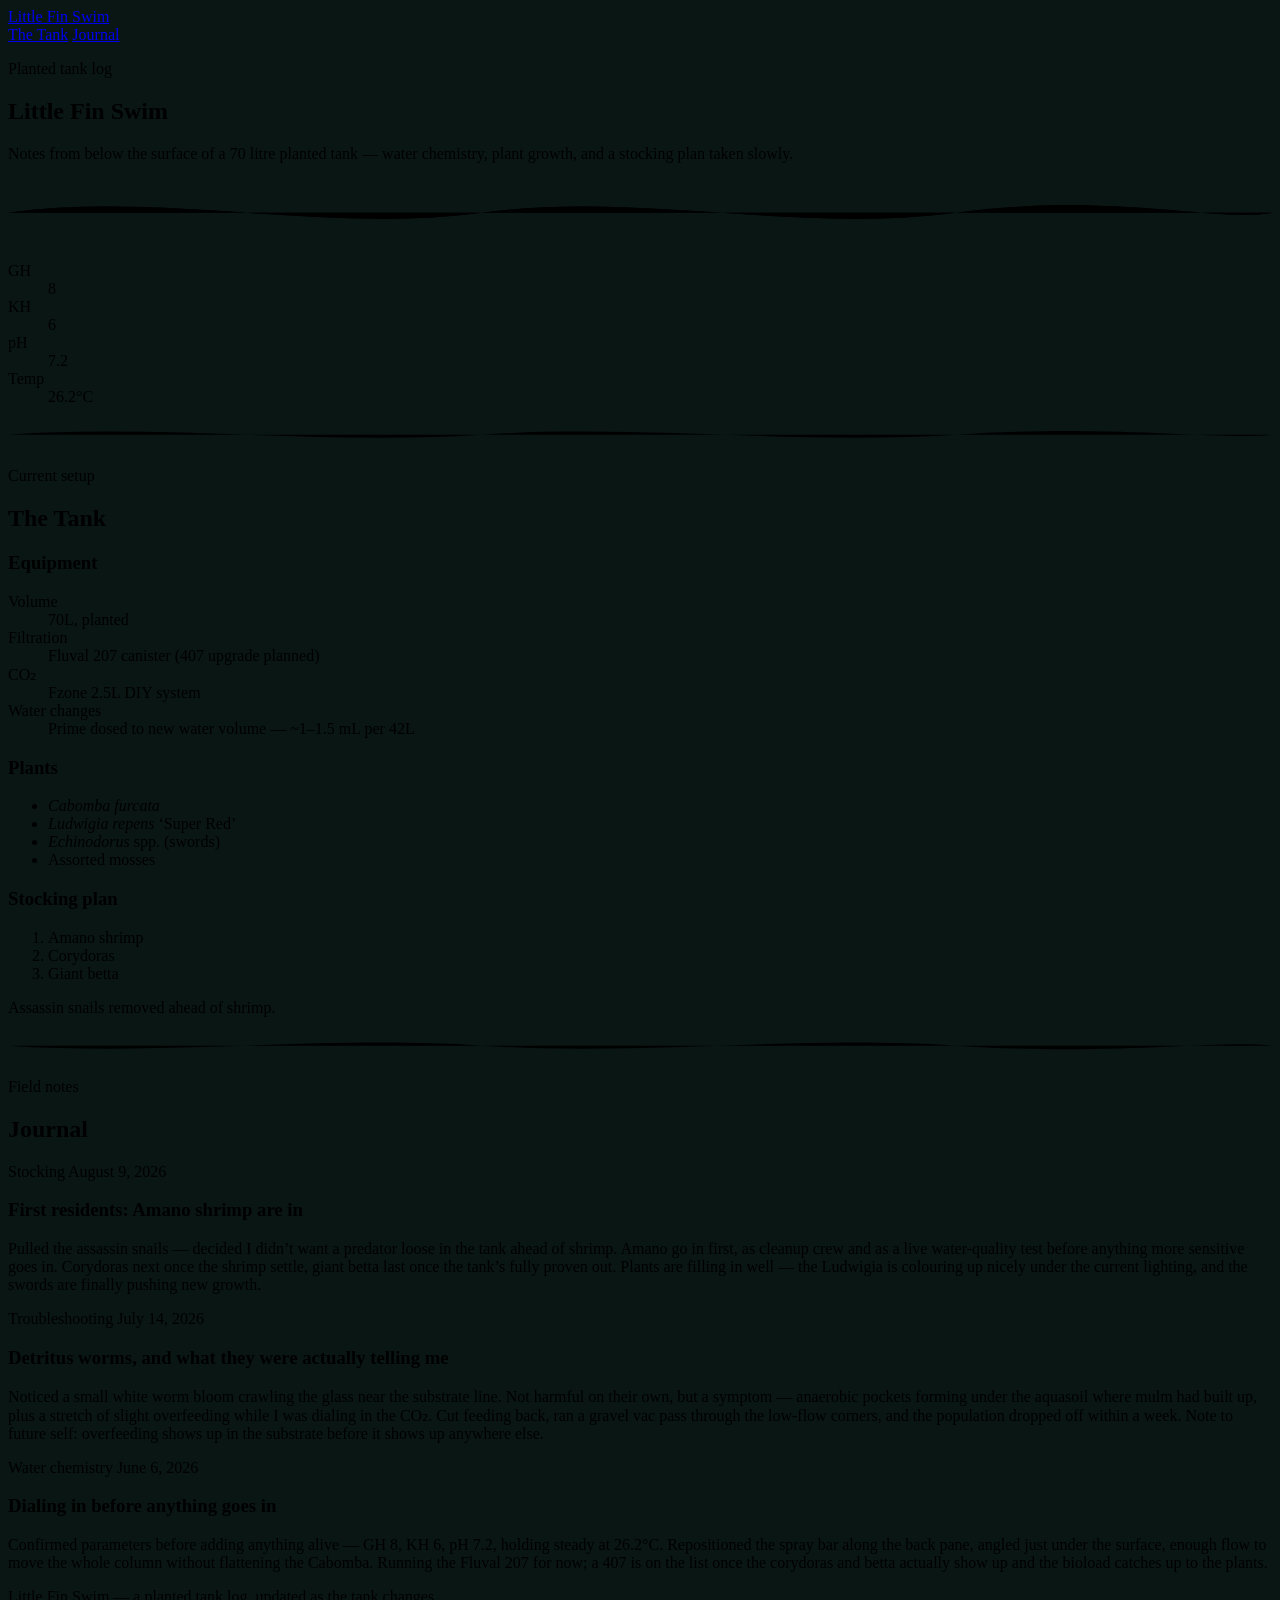
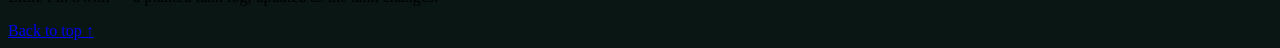
==== index.html @ 1320a581 "Launch Little Fin Swim site" ====
<!DOCTYPE html>
<html lang="en">
<head>
<meta charset="UTF-8">
<meta name="viewport" content="width=device-width, initial-scale=1.0">
<title>Little Fin Swim — a planted tank journal</title>
<meta name="description" content="Notes from a 70L planted freshwater aquarium. Water chemistry, plants, and a slow stocking plan.">
<link rel="preconnect" href="https://fonts.googleapis.com">
<link rel="preconnect" href="https://fonts.gstatic.com" crossorigin>
<link href="https://fonts.googleapis.com/css2?family=Fraunces:ital,opsz,wght@0,9..144,300;0,9..144,400;0,9..144,600;1,9..144,400;1,9..144,500&family=Literata:ital,opsz,wght@0,7..72,400;0,7..72,500;1,7..72,400&family=IBM+Plex+Mono:wght@400;500;600&display=swap" rel="stylesheet">
<link rel="stylesheet" href="style.css">
</head>
<body>

<header class="site-header">
  <div class="wrap site-header__inner">
    <a href="#top" class="wordmark">Little Fin Swim</a>
    <nav class="site-nav">
      <a href="#tank">The Tank</a>
      <a href="#journal">Journal</a>
    </nav>
  </div>
</header>

<main id="top">

  <section class="hero" id="hero">
    <div class="hero__bubbles" aria-hidden="true">
      <span></span><span></span><span></span><span></span><span></span><span></span><span></span>
    </div>

    <div class="wrap hero__inner">
      <p class="eyebrow">Planted tank log</p>
      <h1 class="hero__title">Little Fin Swim</h1>
      <p class="hero__tagline">Notes from below the surface of a 70&nbsp;litre planted tank — water chemistry, plant growth, and a stocking plan taken slowly.</p>

      <div class="tank-scene" aria-label="Stylized planted aquarium with shrimp, plants, and a betta silhouette" role="img">
        <div class="tank-scene__water"></div>
        <div class="tank-scene__light"></div>
        <div class="tank-scene__bubbles"><span></span><span></span><span></span><span></span></div>
        <div class="tank-scene__plant tank-scene__plant--left"><span></span><span></span><span></span></div>
        <div class="tank-scene__plant tank-scene__plant--right"><span></span><span></span><span></span></div>
        <div class="tank-scene__wood"></div>
        <div class="tank-scene__fish"></div>
        <div class="tank-scene__shrimp"></div>
        <div class="tank-scene__substrate"></div>
      </div>
    </div>

    <div class="surface-line" role="img" aria-label="Illustration of a water surface">
      <svg class="surface-line__svg" viewBox="0 0 1200 60" preserveAspectRatio="none">
        <defs>
          <linearGradient id="surfaceLineGradient" x1="0" y1="0" x2="1" y2="0">
            <stop offset="0%" stop-color="var(--color-amber)" />
            <stop offset="50%" stop-color="var(--color-surface)" />
            <stop offset="100%" stop-color="var(--color-green)" />
          </linearGradient>
        </defs>
        <path class="surface-line__glow" d="M0,32 C150,12 300,52 450,32 C600,12 750,52 900,32 C1050,12 1150,42 1200,32" />
        <path class="surface-line__line" d="M0,32 C150,12 300,52 450,32 C600,12 750,52 900,32 C1050,12 1150,42 1200,32" />
      </svg>
    </div>

    <div class="wrap">
      <dl class="readout">
        <div class="readout__item"><dt>GH</dt><dd>8</dd></div>
        <div class="readout__item"><dt>KH</dt><dd>6</dd></div>
        <div class="readout__item"><dt>pH</dt><dd>7.2</dd></div>
        <div class="readout__item"><dt>Temp</dt><dd>26.2&deg;C</dd></div>
      </dl>
    </div>
  </section>

  <div class="divider" aria-hidden="true">
    <svg viewBox="0 0 1200 24" preserveAspectRatio="none">
      <path d="M0,12 C150,2 300,22 450,12 C600,2 750,22 900,12 C1050,2 1150,18 1200,12" />
    </svg>
  </div>

  <section class="tank" id="tank">
    <div class="wrap">
      <p class="eyebrow">Current setup</p>
      <h2 class="section-title">The Tank</h2>

      <div class="tank__grid">

        <div class="spec-card">
          <h3 class="spec-card__title">Equipment</h3>
          <dl class="spec-list">
            <div class="spec-list__row">
              <dt>Volume</dt>
              <dd>70L, planted</dd>
            </div>
            <div class="spec-list__row">
              <dt>Filtration</dt>
              <dd>Fluval 207 canister <span class="note">(407 upgrade planned)</span></dd>
            </div>
            <div class="spec-list__row">
              <dt>CO&#8322;</dt>
              <dd>Fzone 2.5L DIY system</dd>
            </div>
            <div class="spec-list__row">
              <dt>Water changes</dt>
              <dd>Prime dosed to new water volume — ~1&ndash;1.5&nbsp;mL per 42L</dd>
            </div>
          </dl>
        </div>

        <div class="spec-card">
          <h3 class="spec-card__title">Plants</h3>
          <ul class="plant-list">
            <li><em>Cabomba furcata</em></li>
            <li><em>Ludwigia repens</em> &lsquo;Super Red&rsquo;</li>
            <li><em>Echinodorus</em> spp. (swords)</li>
            <li>Assorted mosses</li>
          </ul>

          <h3 class="spec-card__title spec-card__title--spaced">Stocking plan</h3>
          <ol class="stocking-plan">
            <li class="is-done"><span>Amano shrimp</span></li>
            <li><span>Corydoras</span></li>
            <li><span>Giant betta</span></li>
          </ol>
          <p class="note">Assassin snails removed ahead of shrimp.</p>
        </div>

      </div>
    </div>
  </section>

  <div class="divider" aria-hidden="true">
    <svg viewBox="0 0 1200 24" preserveAspectRatio="none">
      <path d="M0,12 C150,22 300,2 450,12 C600,22 750,2 900,12 C1050,22 1150,6 1200,12" />
    </svg>
  </div>

  <section class="journal" id="journal">
    <div class="wrap">
      <p class="eyebrow">Field notes</p>
      <h2 class="section-title">Journal</h2>

      <div class="entries">

        <article class="entry">
          <div class="entry__meta">
            <span class="entry__tag">Stocking</span>
            <time class="entry__date">August 9, 2026</time>
          </div>
          <h3 class="entry__title">First residents: Amano shrimp are in</h3>
          <p>Pulled the assassin snails — decided I didn&rsquo;t want a predator loose in the tank ahead of shrimp. Amano go in first, as cleanup crew and as a live water-quality test before anything more sensitive goes in. Corydoras next once the shrimp settle, giant betta last once the tank&rsquo;s fully proven out. Plants are filling in well — the Ludwigia is colouring up nicely under the current lighting, and the swords are finally pushing new growth.</p>
        </article>

        <article class="entry">
          <div class="entry__meta">
            <span class="entry__tag">Troubleshooting</span>
            <time class="entry__date">July 14, 2026</time>
          </div>
          <h3 class="entry__title">Detritus worms, and what they were actually telling me</h3>
          <p>Noticed a small white worm bloom crawling the glass near the substrate line. Not harmful on their own, but a symptom — anaerobic pockets forming under the aquasoil where mulm had built up, plus a stretch of slight overfeeding while I was dialing in the CO&#8322;. Cut feeding back, ran a gravel vac pass through the low-flow corners, and the population dropped off within a week. Note to future self: overfeeding shows up in the substrate before it shows up anywhere else.</p>
        </article>

        <article class="entry">
          <div class="entry__meta">
            <span class="entry__tag">Water chemistry</span>
            <time class="entry__date">June 6, 2026</time>
          </div>
          <h3 class="entry__title">Dialing in before anything goes in</h3>
          <p>Confirmed parameters before adding anything alive — GH 8, KH 6, pH 7.2, holding steady at 26.2&deg;C. Repositioned the spray bar along the back pane, angled just under the surface, enough flow to move the whole column without flattening the Cabomba. Running the Fluval 207 for now; a 407 is on the list once the corydoras and betta actually show up and the bioload catches up to the plants.</p>
        </article>

      </div>
    </div>
  </section>

</main>

<footer class="site-footer">
  <div class="wrap site-footer__inner">
    <p>Little Fin Swim — a planted tank log, updated as the tank changes.</p>
    <a href="#top" class="back-to-top">Back to top ↑</a>
  </div>
</footer>

<script src="script.js"></script>
</body>
</html>
---- style.css ----
/* ===================================================================
  LITTLE FIN SWIM - design tokens
   Palette pulled from the subject itself: deep tank water, driftwood
   tannin, plant foliage, and the pale glint of light on the surface.
   =================================================================== */

:root {
  --color-bg:          #0A1614;   /* deep tank water */
  --color-bg-alt:      #0F2320;   /* slightly lifted water panel */
  --color-bg-panel:    #16110C;   /* substrate — dark warm brown-black */
  --color-text:        #E7EEEC;
  --color-text-muted:  #93A8A3;
  --color-text-faint:  #5E726D;

  --color-amber:       #C68A4B;   /* tannin / driftwood */
  --color-amber-soft:  #8C6238;
  --color-green:       #5C8A62;   /* plant growth */
  --color-green-soft:  #3E5E43;
  --color-surface:     #DCEEE8;   /* surface highlight */

  --color-border:      rgba(220, 238, 232, 0.12);
  --color-border-soft: rgba(220, 238, 232, 0.07);

  --font-display: 'Fraunces', 'Iowan Old Style', serif;
  --font-body:    'Literata', Georgia, serif;
  --font-mono:    'IBM Plex Mono', 'SFMono-Regular', Menlo, monospace;

  --wrap-width: 880px;
  --space-1: 0.5rem;
  --space-2: 1rem;
  --space-3: 1.75rem;
  --space-4: 3rem;
  --space-5: 5rem;
  --space-6: 8rem;

  --ease: cubic-bezier(0.16, 1, 0.3, 1);
}

/* ===================================================================
   Reset / base
   =================================================================== */

*, *::before, *::after { box-sizing: border-box; }

html {
  background: var(--color-bg);
  scroll-behavior: smooth;
}
.surface-line__svg {
body {
  margin: 0;
  background: var(--color-bg);
  color: var(--color-text);
  font-family: var(--font-body);
.surface-line__line {
  line-height: 1.65;
  stroke: url(#surfaceLineGradient);
  text-rendering: optimizeLegibility;
}

img, svg { display: block; max-width: 100%; }

.surface-line__glow {
  color: inherit;
  stroke: var(--color-surface);
  text-underline-offset: 3px;
}

a:hover { text-decoration-color: currentColor; }

:focus-visible {
  color: var(--color-surface);
  outline-offset: 3px;
  border-radius: 2px;
/* section dividers - smaller echo of the surface motif */

.wrap {
  max-width: var(--wrap-width);
  margin-inline: auto;
  padding-inline: var(--space-3);
}

.eyebrow {
  font-family: var(--font-mono);
  font-size: 0.72rem;
  letter-spacing: 0.14em;
  text-transform: uppercase;
  color: var(--color-amber);
  margin: 0 0 var(--space-2);
}

.section-title {
  font-family: var(--font-display);
  font-weight: 500;
  font-size: clamp(1.9rem, 3.2vw, 2.6rem);
  margin: 0 0 var(--space-4);
  letter-spacing: -0.01em;
}

.note {
  font-family: var(--font-mono);
  font-size: 0.8rem;
  color: var(--color-text-faint);
}

/* ===================================================================
   Header
   =================================================================== */

.site-header {
  position: sticky;
  top: 0;
  z-index: 10;
  background: rgba(10, 22, 20, 0.82);
  backdrop-filter: blur(10px);
  border-bottom: 1px solid var(--color-border-soft);
}

.site-header__inner {
  display: flex;
  align-items: center;
  justify-content: space-between;
  padding-block: var(--space-2);
}

.wordmark {
  font-family: var(--font-display);
  font-weight: 500;
  font-size: 1.1rem;
  letter-spacing: -0.01em;
  text-decoration: none;
  white-space: nowrap;
}

.site-nav {
  display: flex;
  gap: var(--space-3);
  font-family: var(--font-mono);
  font-size: 0.8rem;
  letter-spacing: 0.03em;
  text-transform: uppercase;
}

.site-nav a { text-decoration: none; color: var(--color-text-muted); }
.site-nav a:hover { color: var(--color-surface); }
.site-nav a:not(:last-child) { margin-right: var(--space-3); }

/* ===================================================================
   Hero
   =================================================================== */

.hero {
  position: relative;
  padding-top: var(--space-6);
  padding-bottom: var(--space-4);
  overflow: hidden;
  background:
    radial-gradient(60% 50% at 50% 0%, rgba(92, 138, 98, 0.10), transparent 70%),
    var(--color-bg);
}

.hero__inner { position: relative; z-index: 2; text-align: center; }

.hero__title {
  font-family: var(--font-display);
  font-weight: 400;
  font-style: italic;
  font-size: clamp(2.8rem, 8vw, 5rem);
  line-height: 1.05;
  margin: 0 0 var(--space-3);
  letter-spacing: -0.01em;
}

.hero__tagline {
  font-size: 1.05rem;
  color: var(--color-text-muted);
  max-width: 34em;
  margin-inline: auto;
}

.tank-scene {
  position: relative;
  width: min(100%, 680px);
  aspect-ratio: 16 / 7;
  margin: var(--space-4) auto 0;
  overflow: hidden;
  border: 1px solid rgba(220, 238, 232, 0.18);
  border-radius: 8px;
  background:
    linear-gradient(180deg, rgba(220, 238, 232, 0.16), transparent 24%),
    radial-gradient(circle at 20% 15%, rgba(198, 138, 75, 0.20), transparent 30%),
    linear-gradient(180deg, #173a36 0%, #102623 58%, #15100b 100%);
  box-shadow: 0 28px 70px rgba(0, 0, 0, 0.32), inset 0 0 0 1px rgba(255, 255, 255, 0.03);
}

.tank-scene::before {
  content: '';
  position: absolute;
  inset: 11% 5% auto;
  height: 1px;
  background: linear-gradient(90deg, transparent, rgba(220, 238, 232, 0.7), transparent);
}

.tank-scene__water,
.tank-scene__light,
.tank-scene__bubbles,
.tank-scene__plant,
.tank-scene__wood,
.tank-scene__fish,
.tank-scene__shrimp,
.tank-scene__substrate { position: absolute; }

.tank-scene__water {
  inset: 0;
  background: repeating-linear-gradient(160deg, transparent 0 22px, rgba(220, 238, 232, 0.035) 23px 24px);
  opacity: 0.55;
}

.tank-scene__light {
  top: -16%;
  left: 18%;
  width: 22%;
  height: 130%;
  background: linear-gradient(90deg, transparent, rgba(220, 238, 232, 0.10), transparent);
  transform: rotate(12deg);
}

.tank-scene__substrate {
  left: 0;
  right: 0;
  bottom: 0;
  height: 18%;
  background:
    radial-gradient(circle at 10% 30%, rgba(198, 138, 75, 0.28) 0 2px, transparent 3px),
    radial-gradient(circle at 55% 45%, rgba(220, 238, 232, 0.13) 0 1px, transparent 2px),
    linear-gradient(180deg, #23180f, #120d08);
}

.tank-scene__plant { bottom: 15%; width: 26%; height: 58%; }
.tank-scene__plant--left { left: 8%; }
.tank-scene__plant--right { right: 8%; transform: scaleX(-1); }

.tank-scene__plant span {
  position: absolute;
  bottom: 0;
  width: 10px;
  border-radius: 999px 999px 0 0;
  background: linear-gradient(180deg, #79a76e, #315839);
  transform-origin: bottom center;
}

.tank-scene__plant span:nth-child(1) { left: 18%; height: 82%; transform: rotate(-8deg); }
.tank-scene__plant span:nth-child(2) { left: 42%; height: 100%; transform: rotate(5deg); }
.tank-scene__plant span:nth-child(3) { left: 64%; height: 70%; transform: rotate(13deg); }

.tank-scene__wood {
  left: 30%;
  bottom: 17%;
  width: 31%;
  height: 13%;
  border-radius: 55% 35% 45% 20%;
  background: linear-gradient(135deg, #6f4727, #2a190d 72%);
  transform: rotate(-7deg);
  box-shadow: inset 12px 0 22px rgba(255, 221, 170, 0.08);
}

.tank-scene__fish {
  right: 25%;
  top: 40%;
  width: 13%;
  height: 13%;
  border-radius: 64% 40% 54% 46%;
  background: linear-gradient(90deg, #b35f46, #253d3d);
  box-shadow: 18px 4px 0 -8px rgba(179, 95, 70, 0.75);
}

.tank-scene__fish::before {
  content: '';
  position: absolute;
  right: -22%;
  top: 18%;
  border-style: solid;
  border-width: 12px 0 12px 22px;
  border-color: transparent transparent transparent rgba(179, 95, 70, 0.72);
}

.tank-scene__shrimp {
  left: 20%;
  bottom: 22%;
  width: 8%;
  height: 6%;
  border: 2px solid rgba(220, 238, 232, 0.72);
  border-left-color: transparent;
  border-bottom-color: transparent;
  border-radius: 50%;
  transform: rotate(-12deg);
}

.tank-scene__shrimp::after {
  content: '';
  position: absolute;
  right: -10px;
  top: 45%;
  width: 18px;
  height: 1px;
  background: rgba(220, 238, 232, 0.55);
  transform: rotate(22deg);
}

.tank-scene__bubbles span {
  position: absolute;
  width: 6px;
  height: 6px;
  border: 1px solid rgba(220, 238, 232, 0.48);
  border-radius: 50%;
}

.tank-scene__bubbles span:nth-child(1) { left: 55%; top: 58%; }
.tank-scene__bubbles span:nth-child(2) { left: 57%; top: 44%; width: 4px; height: 4px; }
.tank-scene__bubbles span:nth-child(3) { left: 54%; top: 31%; width: 8px; height: 8px; }
.tank-scene__bubbles span:nth-child(4) { left: 58%; top: 20%; width: 3px; height: 3px; }

/* floating bubbles — restrained, slow, ambient only */
.hero__bubbles {
  position: absolute;
  inset: 0;
  z-index: 1;
  pointer-events: none;
}

.hero__bubbles span {
  position: absolute;
  bottom: -20px;
  width: 6px;
  height: 6px;
  border-radius: 50%;
  background: radial-gradient(circle at 35% 30%, rgba(220,238,232,0.55), rgba(220,238,232,0.05));
  animation: rise linear infinite;
  opacity: 0;
}

.hero__bubbles span:nth-child(1) { left: 8%;  width: 4px;  height: 4px;  animation-duration: 14s; animation-delay: 0s; }
.hero__bubbles span:nth-child(2) { left: 18%; width: 7px;  height: 7px;  animation-duration: 19s; animation-delay: 2s; }
.hero__bubbles span:nth-child(3) { left: 34%; width: 3px;  height: 3px;  animation-duration: 16s; animation-delay: 5s; }
.hero__bubbles span:nth-child(4) { left: 52%; width: 5px;  height: 5px;  animation-duration: 21s; animation-delay: 1s; }
.hero__bubbles span:nth-child(5) { left: 67%; width: 4px;  height: 4px;  animation-duration: 17s; animation-delay: 7s; }
.hero__bubbles span:nth-child(6) { left: 81%; width: 6px;  height: 6px;  animation-duration: 20s; animation-delay: 3s; }
.hero__bubbles span:nth-child(7) { left: 92%; width: 3px;  height: 3px;  animation-duration: 15s; animation-delay: 9s; }

@keyframes rise {
  0%   { transform: translateY(0) translateX(0);    opacity: 0; }
  8%   { opacity: 0.5; }
  92%  { opacity: 0.35; }
  100% { transform: translateY(-92vh) translateX(14px); opacity: 0; }
}

/* the surface line - signature element */
.surface-line {
  position: relative;
  z-index: 2;
  margin-block: var(--space-4);
  height: 40px;
}

.surface-line__svg {
  width: 100%;
  height: 60px;
  overflow: visible;
}

.surface-line__line {
  fill: none;
  stroke: url(#surfaceLineGradient);
  stroke-width: 1.5;
  stroke-linecap: round;
  animation: shimmer 10s var(--ease) infinite alternate;
}

.surface-line__glow {
  fill: none;
  stroke: var(--color-surface);
  stroke-width: 8;
  stroke-linecap: round;
  opacity: 0.06;
  filter: blur(4px);
}

@keyframes shimmer {
  0%   { stroke-width: 1.2; opacity: 0.75; }
  100% { stroke-width: 1.8; opacity: 1; }
}

.readout {
  display: flex;
  justify-content: center;
  gap: var(--space-4);
  margin: 0;
  padding: 0;
  flex-wrap: wrap;
}

.readout__item {
  text-align: center;
}

.readout__item:not(:last-child) { margin-right: var(--space-4); }

.readout__item dt {
  font-family: var(--font-mono);
  font-size: 0.68rem;
  letter-spacing: 0.12em;
  text-transform: uppercase;
  color: var(--color-text-faint);
  margin-bottom: 0.3rem;
}

.readout__item dd {
  font-family: var(--font-mono);
  font-size: 1.15rem;
  color: var(--color-surface);
  margin: 0;
}

/* section dividers - smaller echo of the surface motif */
.divider {
  line-height: 0;
  color: var(--color-border);
}

.divider svg {
  width: 100%;
  height: 24px;
}

.divider path {
  fill: none;
  stroke: currentColor;
  stroke-width: 1;
}

/* ===================================================================
   Tank section
   =================================================================== */

.tank {
  padding-block: var(--space-5);
  background: var(--color-bg-alt);
}

.tank__grid {
  display: grid;
  grid-template-columns: 1fr 1fr;
  gap: var(--space-4);
}

.spec-card {
  background: var(--color-bg-panel);
  border: 1px solid var(--color-border-soft);
  border-radius: 6px;
  padding: var(--space-3);
}

.spec-card__title {
  font-family: var(--font-mono);
  font-size: 0.78rem;
  letter-spacing: 0.1em;
  text-transform: uppercase;
  color: var(--color-green);
  margin: 0 0 var(--space-2);
}

.spec-card__title--spaced { margin-top: var(--space-3); }

.spec-list {
  margin: 0;
  display: grid;
  gap: var(--space-2);
}

.spec-list__row {
  display: grid;
  grid-template-columns: 9rem 1fr;
  gap: var(--space-2);
  padding-bottom: var(--space-2);
  border-bottom: 1px solid var(--color-border-soft);
}

.spec-list__row:last-child { border-bottom: none; padding-bottom: 0; }

.spec-list__row dt {
  font-family: var(--font-mono);
  font-size: 0.78rem;
  color: var(--color-text-faint);
}

.spec-list__row dd {
  margin: 0;
  font-size: 0.95rem;
}

.plant-list {
  list-style: none;
  margin: 0 0 var(--space-1);
  padding: 0;
  display: grid;
  gap: 0.55rem;
}

.plant-list li {
  font-size: 0.95rem;
  padding-left: 1.1rem;
  position: relative;
}

.plant-list li::before {
  content: '';
  position: absolute;
  left: 0;
  top: 0.55em;
  width: 5px;
  height: 5px;
  border-radius: 50%;
  background: var(--color-green);
}

.stocking-plan {
  list-style: none;
  margin: 0 0 var(--space-2);
  padding: 0;
  display: flex;
  flex-wrap: wrap;
  gap: 0.5rem;
  align-items: center;
  font-family: var(--font-mono);
  font-size: 0.85rem;
}

.stocking-plan li {
  padding: 0.3rem 0.7rem;
  border: 1px solid var(--color-border);
  border-radius: 100px;
  color: var(--color-text-muted);
}

.stocking-plan li.is-done {
  border-color: var(--color-green);
  color: var(--color-surface);
}

.stocking-plan li:not(:last-child)::after {
  content: '→';
  margin-left: 0.6rem;
  color: var(--color-text-faint);
}

/* ===================================================================
   Journal section
   =================================================================== */

.journal { padding-block: var(--space-5); }

.entries {
  display: grid;
  gap: var(--space-4);
}

.entry {
  padding-top: var(--space-4);
  border-top: 1px solid var(--color-border);
}

.entry:first-child { border-top: none; padding-top: 0; }

.entry__meta {
  display: flex;
  align-items: center;
  gap: var(--space-2);
  margin-bottom: var(--space-1);
  font-family: var(--font-mono);
  font-size: 0.75rem;
}

.entry__tag {
  color: var(--color-amber);
  text-transform: uppercase;
  letter-spacing: 0.08em;
  margin-right: var(--space-2);
}

.entry__date {
  color: var(--color-text-faint);
}

.entry__title {
  font-family: var(--font-display);
  font-weight: 500;
  font-size: 1.5rem;
  margin: 0 0 var(--space-2);
  letter-spacing: -0.01em;
}

.entry p {
  margin: 0;
  color: var(--color-text-muted);
  max-width: 62ch;
}

.entry p em, .entry p i { color: var(--color-text); }

/* ===================================================================
   Footer
   =================================================================== */

.site-footer {
  border-top: 1px solid var(--color-border-soft);
  padding-block: var(--space-3);
}

.site-footer__inner {
  display: flex;
  justify-content: space-between;
  align-items: center;
  flex-wrap: wrap;
  gap: var(--space-2);
  font-family: var(--font-mono);
  font-size: 0.78rem;
  color: var(--color-text-faint);
}

.back-to-top { text-decoration: none; }
.back-to-top:hover { color: var(--color-surface); }

/* ===================================================================
   Responsive
   =================================================================== */

@media (max-width: 760px) {
  :root { --wrap-width: 100%; }

  .tank__grid { grid-template-columns: 1fr; }

  .site-nav { gap: var(--space-2); }

  .readout { gap: var(--space-3); }

  .spec-list__row { grid-template-columns: 1fr; gap: 0.25rem; }
}

/* ===================================================================
   Reduced motion
   =================================================================== */

@media (prefers-reduced-motion: reduce) {
  html { scroll-behavior: auto; }

  .hero__bubbles span { animation: none; display: none; }
  .surface-line__line { animation: none; }
}
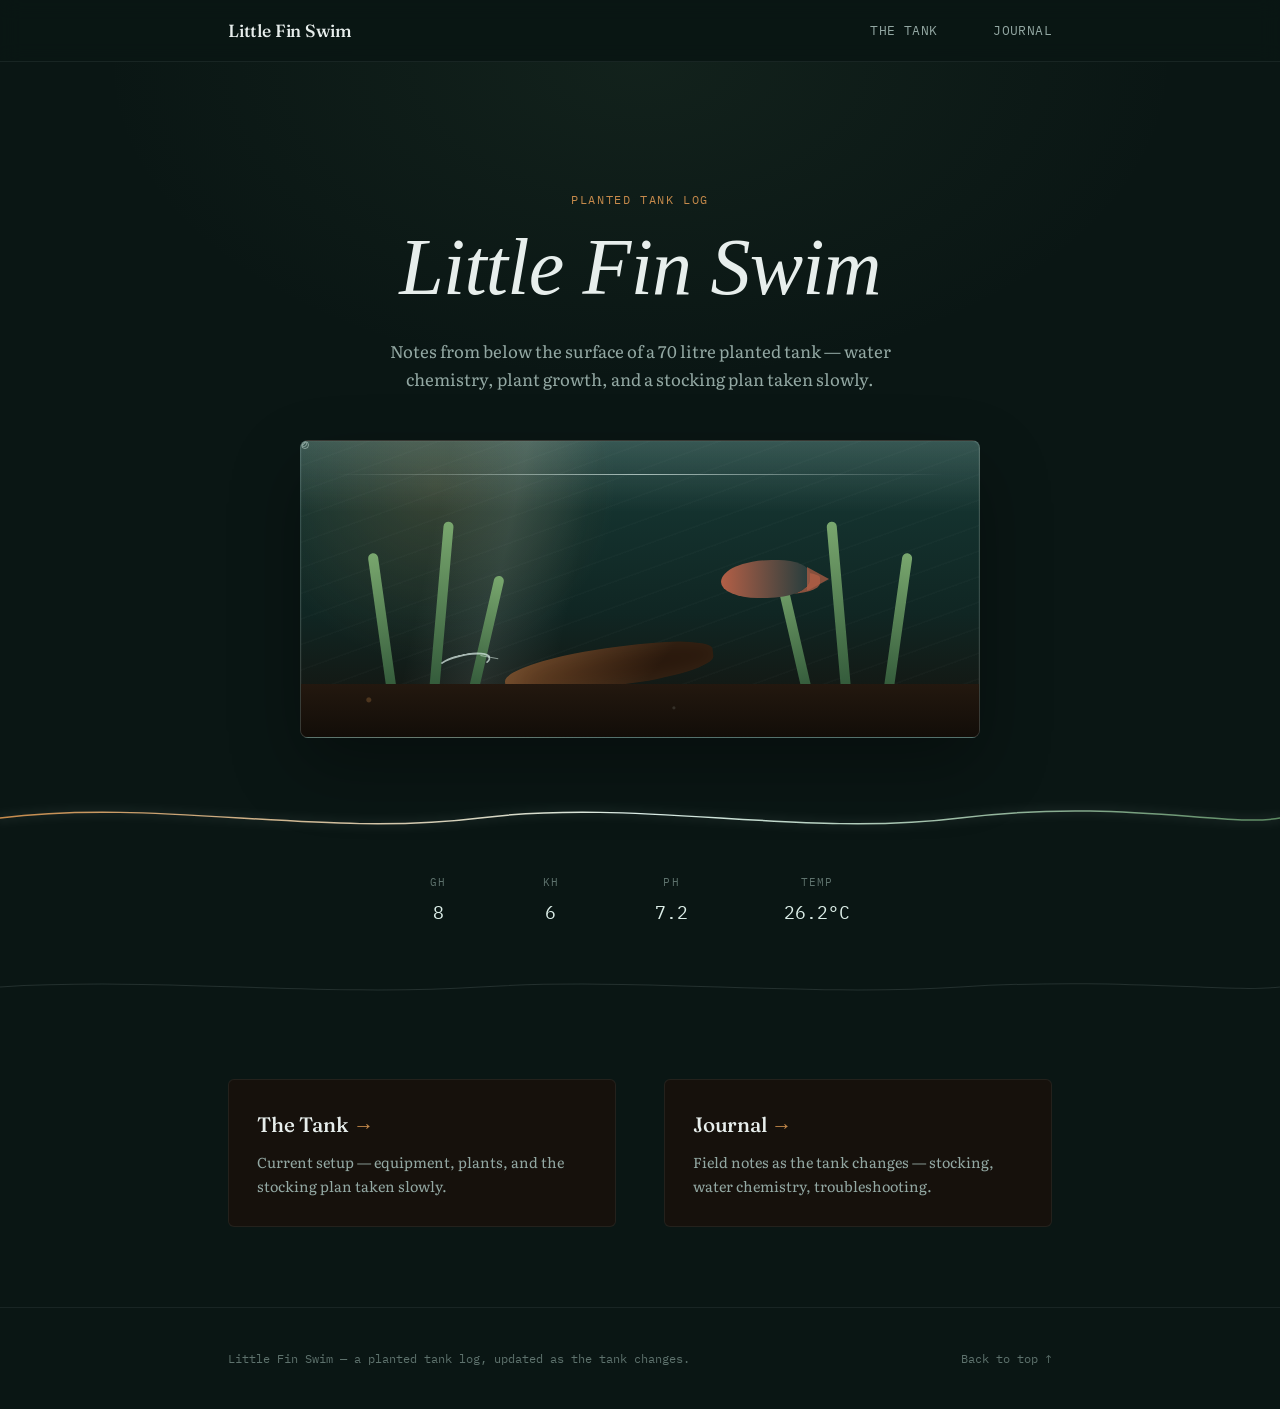
==== commit 3a197607: "Split site into pages: journal and tank subpages, refreshed homepage Co-authored-by: ragingpersimmon" ====
--- a/index.html
+++ b/index.html
@@ -5,19 +5,28 @@
 <meta name="viewport" content="width=device-width, initial-scale=1.0">
 <title>Little Fin Swim — a planted tank journal</title>
 <meta name="description" content="Notes from a 70L planted freshwater aquarium. Water chemistry, plants, and a slow stocking plan.">
+<link rel="canonical" href="https://littlefinswim.net/">
+<meta property="og:type" content="website">
+<meta property="og:url" content="https://littlefinswim.net/">
+<meta property="og:title" content="Little Fin Swim — a planted tank journal">
+<meta property="og:description" content="Notes from a 70L planted freshwater aquarium. Water chemistry, plants, and a slow stocking plan.">
+<meta name="twitter:card" content="summary">
+<meta name="twitter:url" content="https://littlefinswim.net/">
+<meta name="twitter:title" content="Little Fin Swim — a planted tank journal">
+<meta name="twitter:description" content="Notes from a 70L planted freshwater aquarium. Water chemistry, plants, and a slow stocking plan.">
 <link rel="preconnect" href="https://fonts.googleapis.com">
 <link rel="preconnect" href="https://fonts.gstatic.com" crossorigin>
 <link href="https://fonts.googleapis.com/css2?family=Fraunces:ital,opsz,wght@0,9..144,300;0,9..144,400;0,9..144,600;1,9..144,400;1,9..144,500&family=Literata:ital,opsz,wght@0,7..72,400;0,7..72,500;1,7..72,400&family=IBM+Plex+Mono:wght@400;500;600&display=swap" rel="stylesheet">
-<link rel="stylesheet" href="style.css">
+<link rel="stylesheet" href="/style.css">
 </head>
 <body>
 
 <header class="site-header">
   <div class="wrap site-header__inner">
-    <a href="#top" class="wordmark">Little Fin Swim</a>
+    <a href="/" class="wordmark">Little Fin Swim</a>
     <nav class="site-nav">
-      <a href="#tank">The Tank</a>
-      <a href="#journal">Journal</a>
+      <a href="/tank/">The Tank</a>
+      <a href="/journal/">Journal</a>
     </nav>
   </div>
 </header>
@@ -77,100 +86,24 @@
     </svg>
   </div>
 
-  <section class="tank" id="tank">
+  <nav class="page-nav" aria-label="Site sections">
     <div class="wrap">
-      <p class="eyebrow">Current setup</p>
-      <h2 class="section-title">The Tank</h2>
-
-      <div class="tank__grid">
-
-        <div class="spec-card">
-          <h3 class="spec-card__title">Equipment</h3>
-          <dl class="spec-list">
-            <div class="spec-list__row">
-              <dt>Volume</dt>
-              <dd>70L, planted</dd>
-            </div>
-            <div class="spec-list__row">
-              <dt>Filtration</dt>
-              <dd>Fluval 207 canister <span class="note">(407 upgrade planned)</span></dd>
-            </div>
-            <div class="spec-list__row">
-              <dt>CO&#8322;</dt>
-              <dd>Fzone 2.5L DIY system</dd>
-            </div>
-            <div class="spec-list__row">
-              <dt>Water changes</dt>
-              <dd>Prime dosed to new water volume — ~1&ndash;1.5&nbsp;mL per 42L</dd>
-            </div>
-          </dl>
-        </div>
-
-        <div class="spec-card">
-          <h3 class="spec-card__title">Plants</h3>
-          <ul class="plant-list">
-            <li><em>Cabomba furcata</em></li>
-            <li><em>Ludwigia repens</em> &lsquo;Super Red&rsquo;</li>
-            <li><em>Echinodorus</em> spp. (swords)</li>
-            <li>Assorted mosses</li>
-          </ul>
-
-          <h3 class="spec-card__title spec-card__title--spaced">Stocking plan</h3>
-          <ol class="stocking-plan">
-            <li class="is-done"><span>Amano shrimp</span></li>
-            <li><span>Corydoras</span></li>
-            <li><span>Giant betta</span></li>
-          </ol>
-          <p class="note">Assassin snails removed ahead of shrimp.</p>
-        </div>
-
-      </div>
+      <ul class="page-nav__list">
+        <li>
+          <a class="page-nav__link" href="/tank/">
+            <span class="page-nav__title">The Tank</span>
+            <span class="page-nav__desc">Current setup — equipment, plants, and the stocking plan taken slowly.</span>
+          </a>
+        </li>
+        <li>
+          <a class="page-nav__link" href="/journal/">
+            <span class="page-nav__title">Journal</span>
+            <span class="page-nav__desc">Field notes as the tank changes — stocking, water chemistry, troubleshooting.</span>
+          </a>
+        </li>
+      </ul>
     </div>
-  </section>
-
-  <div class="divider" aria-hidden="true">
-    <svg viewBox="0 0 1200 24" preserveAspectRatio="none">
-      <path d="M0,12 C150,22 300,2 450,12 C600,22 750,2 900,12 C1050,22 1150,6 1200,12" />
-    </svg>
-  </div>
-
-  <section class="journal" id="journal">
-    <div class="wrap">
-      <p class="eyebrow">Field notes</p>
-      <h2 class="section-title">Journal</h2>
-
-      <div class="entries">
-
-        <article class="entry">
-          <div class="entry__meta">
-            <span class="entry__tag">Stocking</span>
-            <time class="entry__date">August 9, 2026</time>
-          </div>
-          <h3 class="entry__title">First residents: Amano shrimp are in</h3>
-          <p>Pulled the assassin snails — decided I didn&rsquo;t want a predator loose in the tank ahead of shrimp. Amano go in first, as cleanup crew and as a live water-quality test before anything more sensitive goes in. Corydoras next once the shrimp settle, giant betta last once the tank&rsquo;s fully proven out. Plants are filling in well — the Ludwigia is colouring up nicely under the current lighting, and the swords are finally pushing new growth.</p>
-        </article>
-
-        <article class="entry">
-          <div class="entry__meta">
-            <span class="entry__tag">Troubleshooting</span>
-            <time class="entry__date">July 14, 2026</time>
-          </div>
-          <h3 class="entry__title">Detritus worms, and what they were actually telling me</h3>
-          <p>Noticed a small white worm bloom crawling the glass near the substrate line. Not harmful on their own, but a symptom — anaerobic pockets forming under the aquasoil where mulm had built up, plus a stretch of slight overfeeding while I was dialing in the CO&#8322;. Cut feeding back, ran a gravel vac pass through the low-flow corners, and the population dropped off within a week. Note to future self: overfeeding shows up in the substrate before it shows up anywhere else.</p>
-        </article>
-
-        <article class="entry">
-          <div class="entry__meta">
-            <span class="entry__tag">Water chemistry</span>
-            <time class="entry__date">June 6, 2026</time>
-          </div>
-          <h3 class="entry__title">Dialing in before anything goes in</h3>
-          <p>Confirmed parameters before adding anything alive — GH 8, KH 6, pH 7.2, holding steady at 26.2&deg;C. Repositioned the spray bar along the back pane, angled just under the surface, enough flow to move the whole column without flattening the Cabomba. Running the Fluval 207 for now; a 407 is on the list once the corydoras and betta actually show up and the bioload catches up to the plants.</p>
-        </article>
-
-      </div>
-    </div>
-  </section>
+  </nav>
 
 </main>
 
@@ -181,6 +114,6 @@
   </div>
 </footer>
 
-<script src="script.js"></script>
+<script src="/script.js"></script>
 </body>
 </html>
--- a/style.css
+++ b/style.css
@@ -46,33 +46,30 @@
   background: var(--color-bg);
   scroll-behavior: smooth;
 }
-.surface-line__svg {
+
 body {
   margin: 0;
   background: var(--color-bg);
   color: var(--color-text);
   font-family: var(--font-body);
-.surface-line__line {
   line-height: 1.65;
-  stroke: url(#surfaceLineGradient);
   text-rendering: optimizeLegibility;
 }
 
 img, svg { display: block; max-width: 100%; }
 
-.surface-line__glow {
+a {
   color: inherit;
-  stroke: var(--color-surface);
   text-underline-offset: 3px;
 }
 
 a:hover { text-decoration-color: currentColor; }
 
 :focus-visible {
-  color: var(--color-surface);
+  outline: 2px solid var(--color-surface);
   outline-offset: 3px;
   border-radius: 2px;
-/* section dividers - smaller echo of the surface motif */
+}
 
 .wrap {
   max-width: var(--wrap-width);
@@ -608,6 +605,56 @@
 .entry p em, .entry p i { color: var(--color-text); }
 
 /* ===================================================================
+   Page nav — homepage links out to subpages
+   =================================================================== */
+
+.page-nav { padding-block: var(--space-5); }
+
+.page-nav__list {
+  list-style: none;
+  margin: 0;
+  padding: 0;
+  display: grid;
+  grid-template-columns: 1fr 1fr;
+  gap: var(--space-4);
+}
+
+.page-nav__link {
+  display: block;
+  height: 100%;
+  padding: var(--space-3);
+  background: var(--color-bg-panel);
+  border: 1px solid var(--color-border-soft);
+  border-radius: 6px;
+  text-decoration: none;
+}
+
+.page-nav__link:hover { border-color: var(--color-border); }
+
+.page-nav__link:hover .page-nav__title { color: var(--color-surface); }
+
+.page-nav__title {
+  display: block;
+  font-family: var(--font-display);
+  font-weight: 500;
+  font-size: 1.3rem;
+  letter-spacing: -0.01em;
+  color: var(--color-text);
+  margin-bottom: var(--space-1);
+}
+
+.page-nav__title::after {
+  content: ' →';
+  color: var(--color-amber);
+}
+
+.page-nav__desc {
+  display: block;
+  font-size: 0.9rem;
+  color: var(--color-text-muted);
+}
+
+/* ===================================================================
    Footer
    =================================================================== */
 
@@ -639,6 +686,8 @@
 
   .tank__grid { grid-template-columns: 1fr; }
 
+  .page-nav__list { grid-template-columns: 1fr; }
+
   .site-nav { gap: var(--space-2); }
 
   .readout { gap: var(--space-3); }
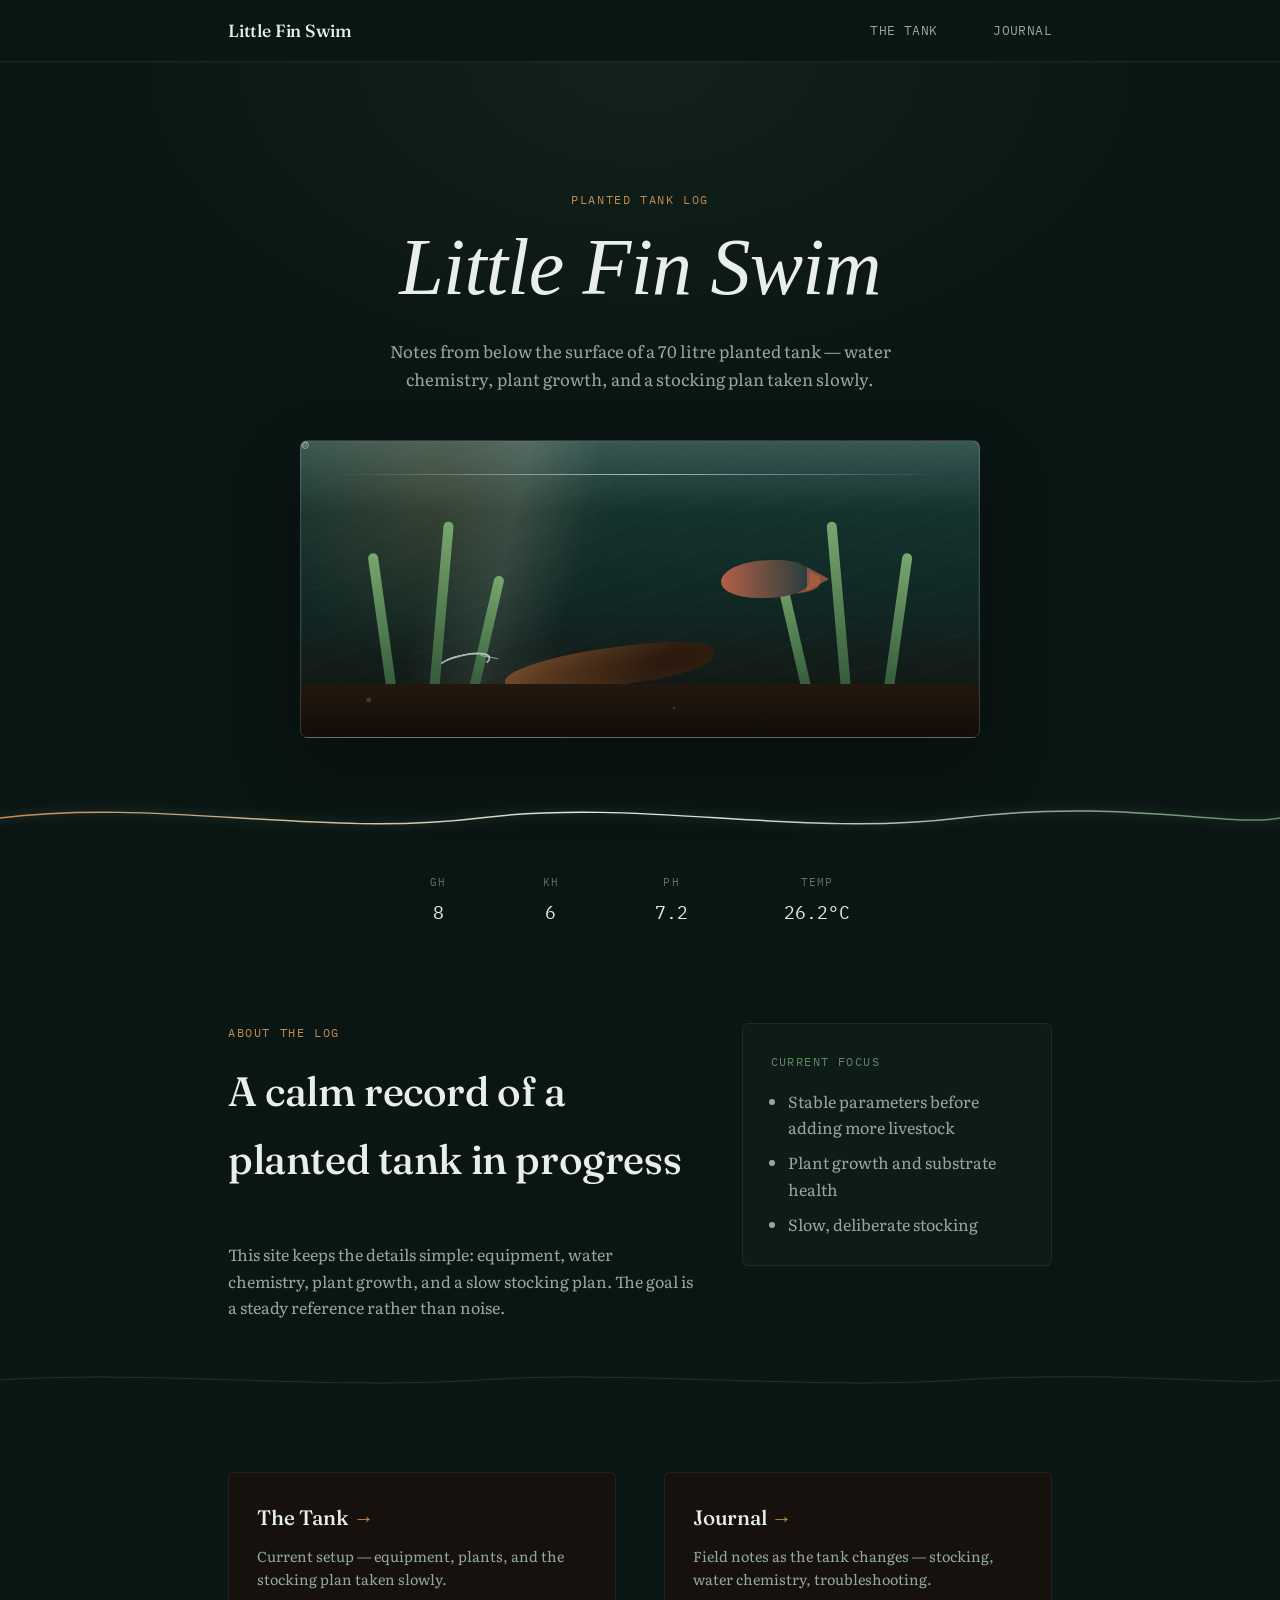
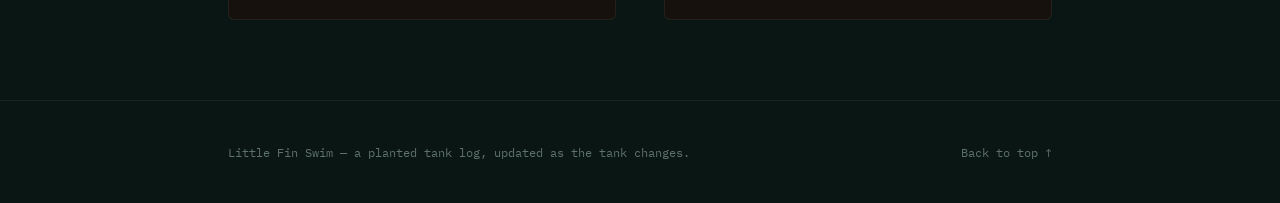
==== commit 358d00b6: "Polish the aquarium site layout and accessibility Co-authored-by: ragingpersimmon <248596651+ragingp" ====
--- a/index.html
+++ b/index.html
@@ -20,7 +20,8 @@
 <link rel="stylesheet" href="/style.css">
 </head>
 <body>
-
+  <a class="skip-link" href="#main-content">Skip to content</a>
+ 
 <header class="site-header">
   <div class="wrap site-header__inner">
     <a href="/" class="wordmark">Little Fin Swim</a>
@@ -31,8 +32,8 @@
   </div>
 </header>
 
-<main id="top">
-
+<main id="main-content" tabindex="-1">
+ 
   <section class="hero" id="hero">
     <div class="hero__bubbles" aria-hidden="true">
       <span></span><span></span><span></span><span></span><span></span><span></span><span></span>
@@ -80,6 +81,24 @@
     </div>
   </section>
 
+  <section class="overview" aria-labelledby="overview-title">
+    <div class="wrap overview__inner">
+      <div class="overview__content">
+        <p class="eyebrow">About the log</p>
+        <h2 id="overview-title" class="section-title">A calm record of a planted tank in progress</h2>
+        <p class="overview__lead">This site keeps the details simple: equipment, water chemistry, plant growth, and a slow stocking plan. The goal is a steady reference rather than noise.</p>
+      </div>
+      <div class="overview__card">
+        <p class="overview__label">Current focus</p>
+        <ul class="overview__list">
+          <li>Stable parameters before adding more livestock</li>
+          <li>Plant growth and substrate health</li>
+          <li>Slow, deliberate stocking</li>
+        </ul>
+      </div>
+    </div>
+  </section>
+ 
   <div class="divider" aria-hidden="true">
     <svg viewBox="0 0 1200 24" preserveAspectRatio="none">
       <path d="M0,12 C150,2 300,22 450,12 C600,2 750,22 900,12 C1050,2 1150,18 1200,12" />
@@ -110,7 +129,7 @@
 <footer class="site-footer">
   <div class="wrap site-footer__inner">
     <p>Little Fin Swim — a planted tank log, updated as the tank changes.</p>
-    <a href="#top" class="back-to-top">Back to top ↑</a>
+    <a href="#main-content" class="back-to-top">Back to top ↑</a>
   </div>
 </footer>
 
--- a/style.css
+++ b/style.css
@@ -49,7 +49,9 @@
 
 body {
   margin: 0;
-  background: var(--color-bg);
+  background:
+    radial-gradient(70% 45% at 50% -10%, rgba(92, 138, 98, 0.08), transparent 70%),
+    var(--color-bg);
   color: var(--color-text);
   font-family: var(--font-body);
   line-height: 1.65;
@@ -57,6 +59,25 @@
 }
 
 img, svg { display: block; max-width: 100%; }
+
+.skip-link {
+  position: absolute;
+  left: var(--space-2);
+  top: -3rem;
+  z-index: 30;
+  padding: 0.75rem 1rem;
+  border-radius: 999px;
+  background: var(--color-surface);
+  color: var(--color-bg);
+  font-family: var(--font-mono);
+  font-size: 0.8rem;
+  text-decoration: none;
+  transition: top 0.2s ease;
+}
+
+.skip-link:focus {
+  top: var(--space-2);
+}
 
 a {
   color: inherit;
@@ -84,6 +105,12 @@
   text-transform: uppercase;
   color: var(--color-amber);
   margin: 0 0 var(--space-2);
+}
+
+.page-intro {
+  max-width: 62ch;
+  margin: 0 0 var(--space-4);
+  color: var(--color-text-muted);
 }
 
 .section-title {
@@ -98,6 +125,55 @@
   font-family: var(--font-mono);
   font-size: 0.8rem;
   color: var(--color-text-faint);
+}
+
+/* ===================================================================
+   Overview / intro section
+   =================================================================== */
+
+.overview {
+  padding-block: var(--space-4);
+}
+
+.overview__inner {
+  display: grid;
+  grid-template-columns: 1.2fr 0.8fr;
+  gap: var(--space-4);
+  align-items: start;
+}
+
+.overview__content {
+  max-width: 48rem;
+}
+
+.overview__lead {
+  margin: 0;
+  max-width: 58ch;
+  color: var(--color-text-muted);
+}
+
+.overview__card {
+  padding: var(--space-3);
+  border: 1px solid var(--color-border-soft);
+  border-radius: 6px;
+  background: rgba(255, 255, 255, 0.025);
+}
+
+.overview__label {
+  margin: 0 0 var(--space-2);
+  font-family: var(--font-mono);
+  font-size: 0.74rem;
+  letter-spacing: 0.12em;
+  text-transform: uppercase;
+  color: var(--color-green);
+}
+
+.overview__list {
+  margin: 0;
+  padding-left: 1.1rem;
+  color: var(--color-text-muted);
+  display: grid;
+  gap: 0.55rem;
 }
 
 /* ===================================================================
@@ -111,6 +187,7 @@
   background: rgba(10, 22, 20, 0.82);
   backdrop-filter: blur(10px);
   border-bottom: 1px solid var(--color-border-soft);
+  box-shadow: 0 1px 0 rgba(255, 255, 255, 0.03);
 }
 
 .site-header__inner {
@@ -627,9 +704,13 @@
   border: 1px solid var(--color-border-soft);
   border-radius: 6px;
   text-decoration: none;
-}
-
-.page-nav__link:hover { border-color: var(--color-border); }
+  transition: border-color 0.2s ease, transform 0.2s ease;
+}
+
+.page-nav__link:hover {
+  border-color: var(--color-border);
+  transform: translateY(-1px);
+}
 
 .page-nav__link:hover .page-nav__title { color: var(--color-surface); }
 
@@ -684,6 +765,8 @@
 @media (max-width: 760px) {
   :root { --wrap-width: 100%; }
 
+  .overview__inner { grid-template-columns: 1fr; }
+ 
   .tank__grid { grid-template-columns: 1fr; }
 
   .page-nav__list { grid-template-columns: 1fr; }
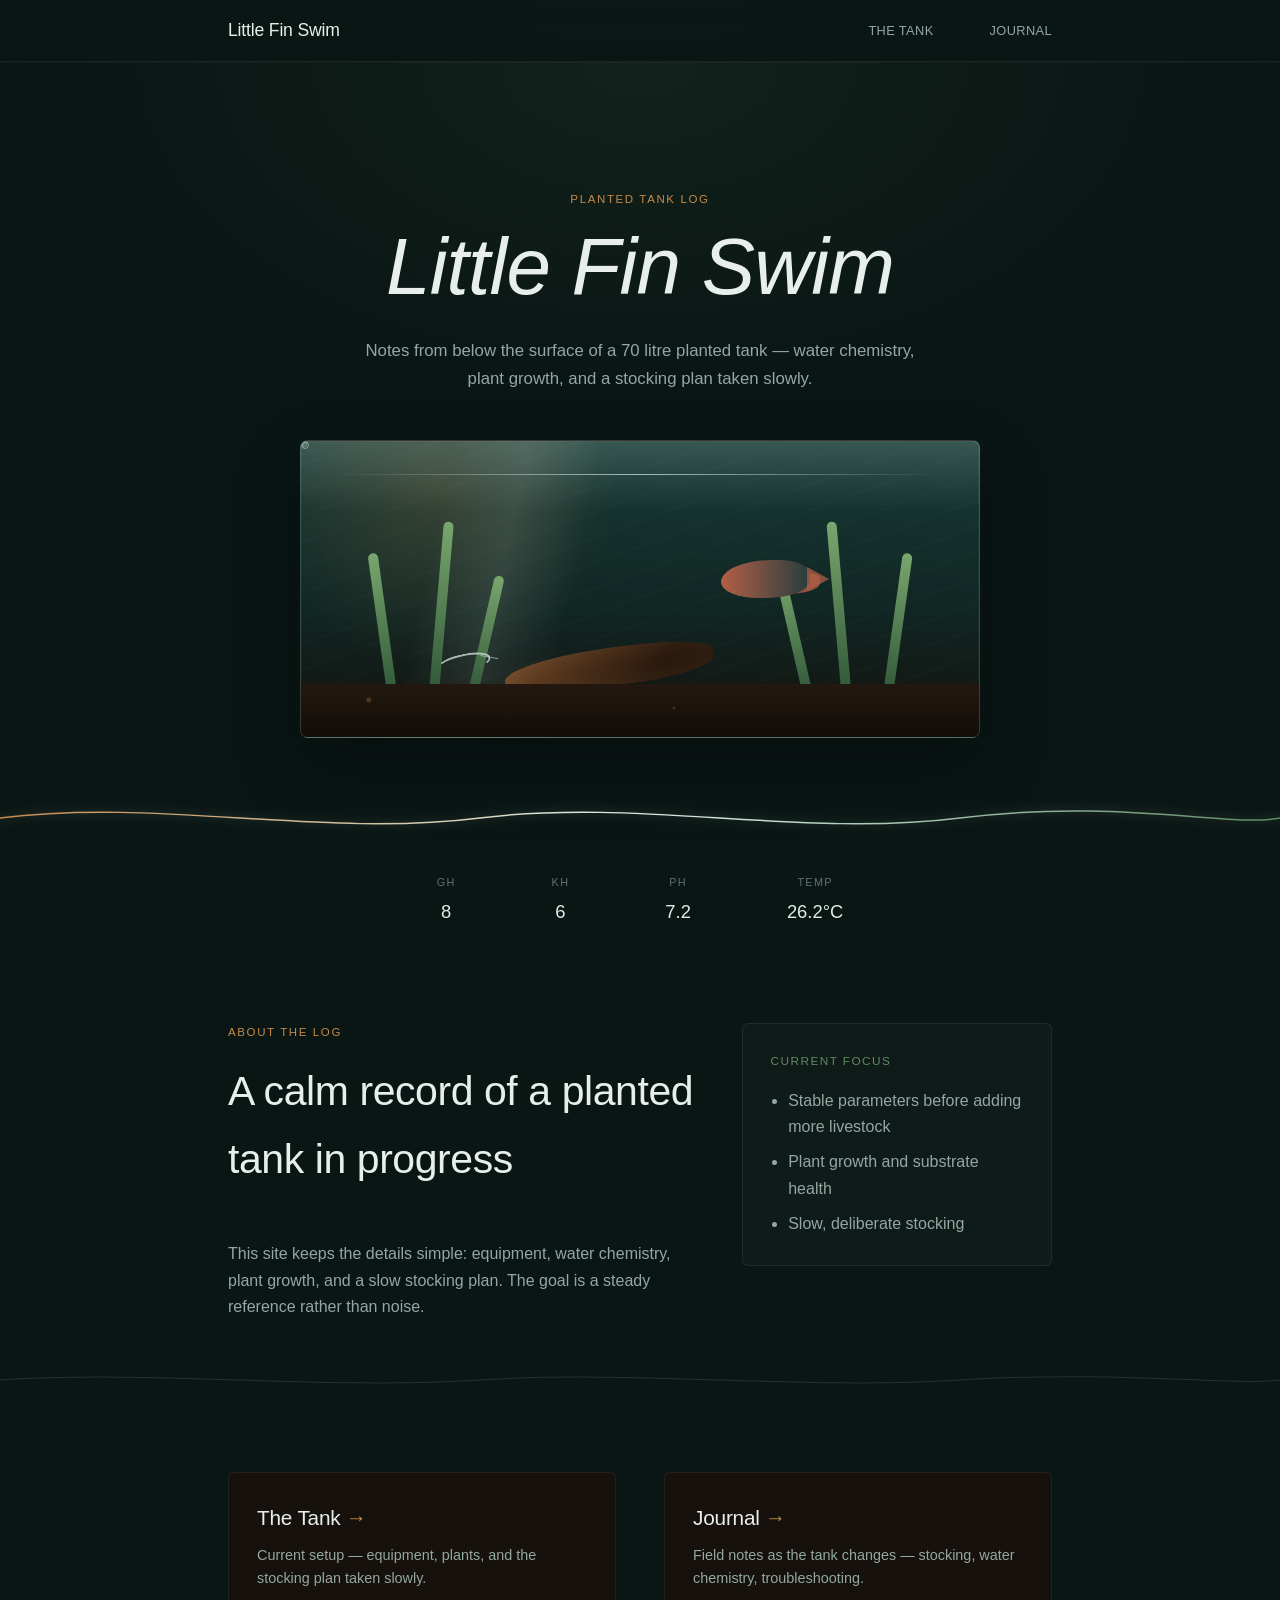
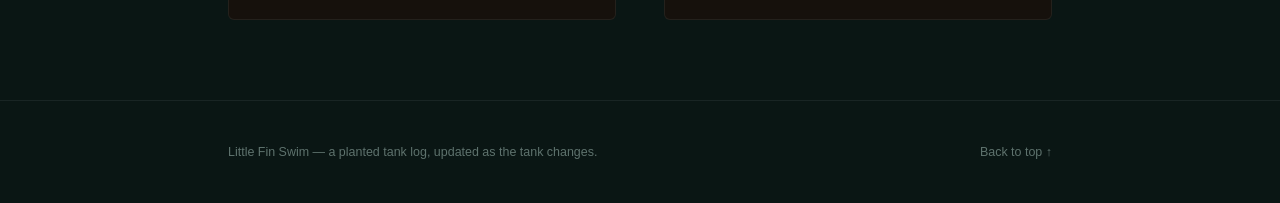
==== commit 5c6ad885: "Make journal entries less personal and switch to Arial Co-authored-by: ragingpersimmon <248596651+ra" ====
--- a/index.html
+++ b/index.html
@@ -14,9 +14,6 @@
 <meta name="twitter:url" content="https://littlefinswim.net/">
 <meta name="twitter:title" content="Little Fin Swim — a planted tank journal">
 <meta name="twitter:description" content="Notes from a 70L planted freshwater aquarium. Water chemistry, plants, and a slow stocking plan.">
-<link rel="preconnect" href="https://fonts.googleapis.com">
-<link rel="preconnect" href="https://fonts.gstatic.com" crossorigin>
-<link href="https://fonts.googleapis.com/css2?family=Fraunces:ital,opsz,wght@0,9..144,300;0,9..144,400;0,9..144,600;1,9..144,400;1,9..144,500&family=Literata:ital,opsz,wght@0,7..72,400;0,7..72,500;1,7..72,400&family=IBM+Plex+Mono:wght@400;500;600&display=swap" rel="stylesheet">
 <link rel="stylesheet" href="/style.css">
 </head>
 <body>
--- a/style.css
+++ b/style.css
@@ -21,9 +21,9 @@
   --color-border:      rgba(220, 238, 232, 0.12);
   --color-border-soft: rgba(220, 238, 232, 0.07);
 
-  --font-display: 'Fraunces', 'Iowan Old Style', serif;
-  --font-body:    'Literata', Georgia, serif;
-  --font-mono:    'IBM Plex Mono', 'SFMono-Regular', Menlo, monospace;
+  --font-display: Arial, Helvetica, sans-serif;
+  --font-body:    Arial, Helvetica, sans-serif;
+  --font-mono:    Arial, Helvetica, sans-serif;
 
   --wrap-width: 880px;
   --space-1: 0.5rem;
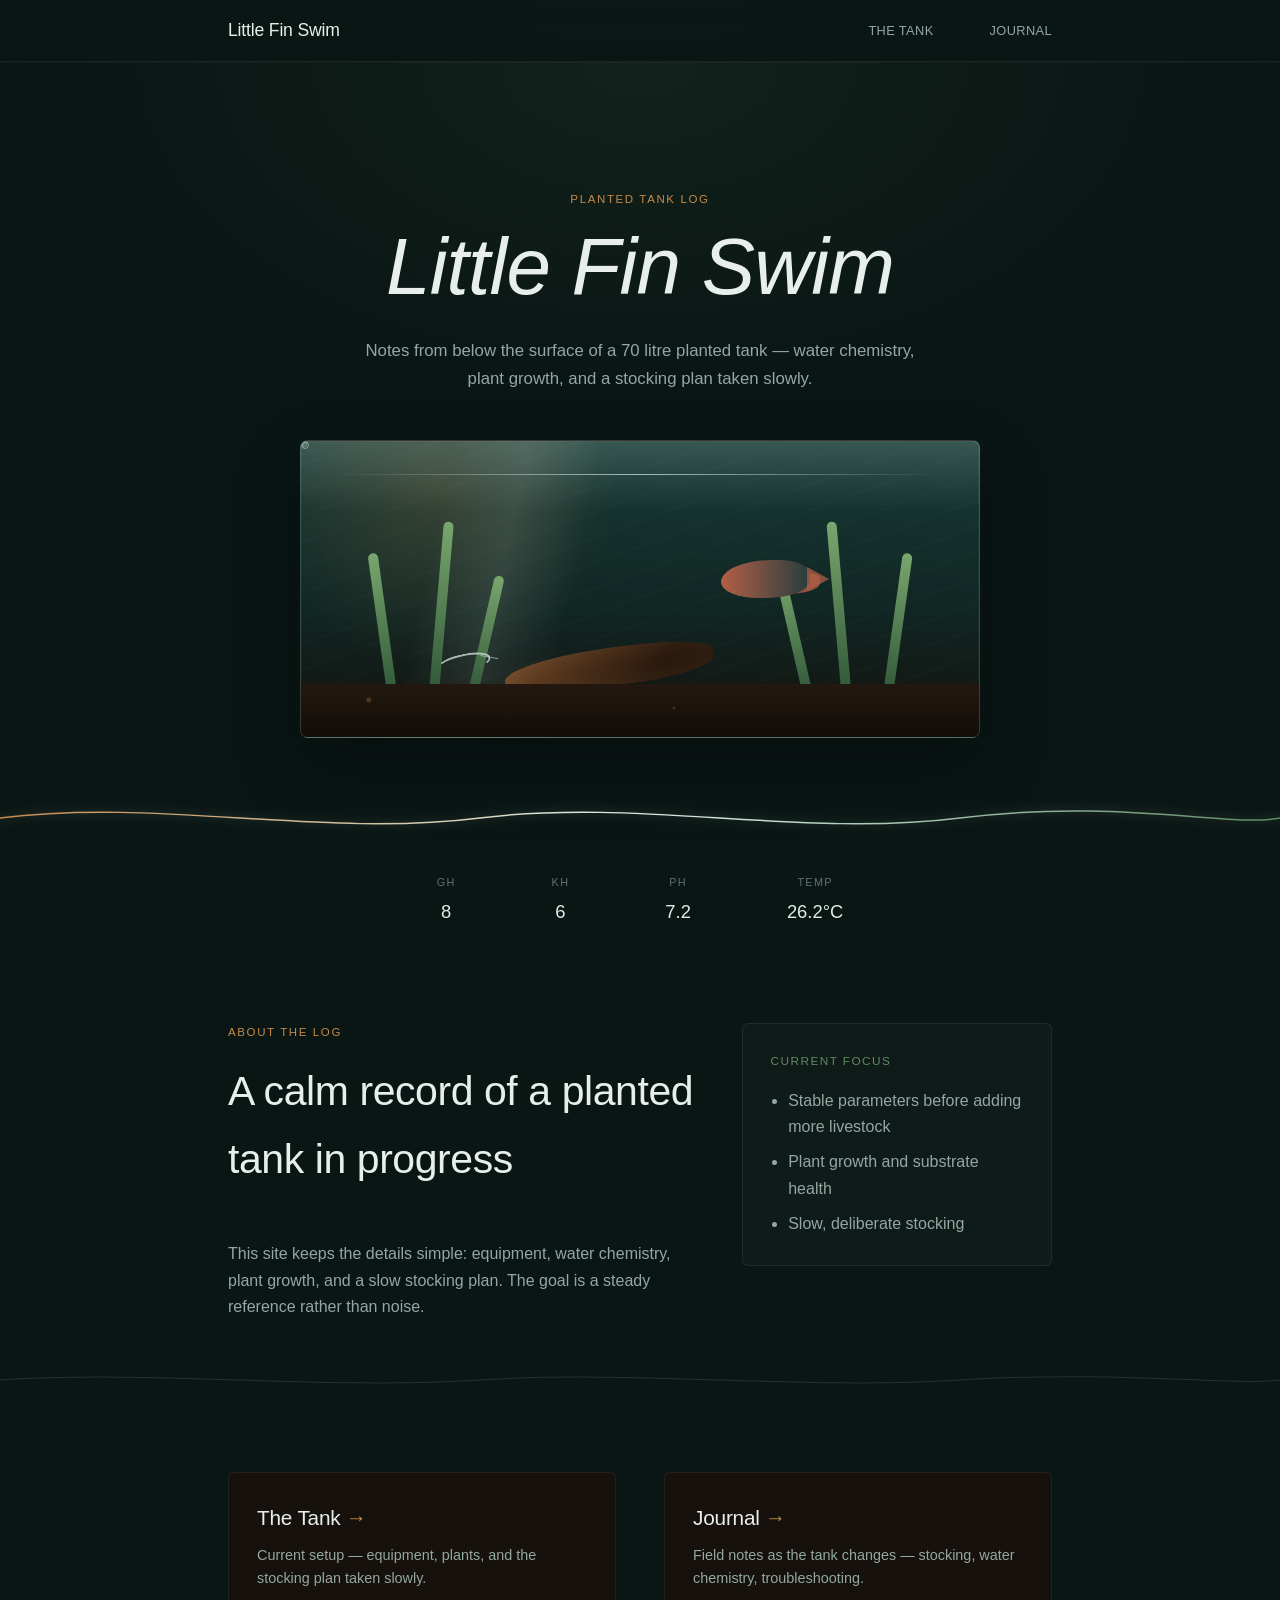
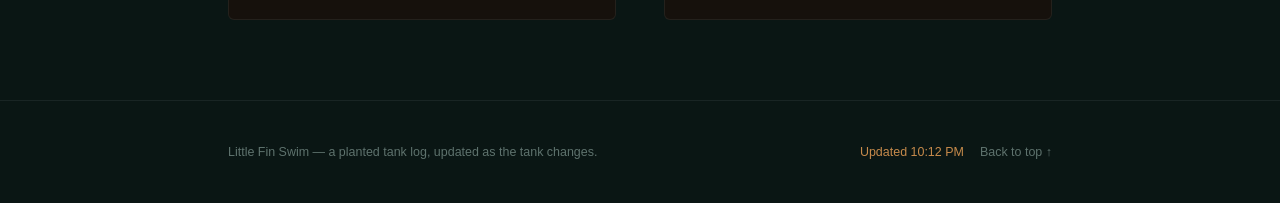
==== commit 7907236b: "Add a live updating footer status indicator Co-authored-by: ragingpersimmon <248596651+ragingpersimm" ====
--- a/index.html
+++ b/index.html
@@ -126,7 +126,10 @@
 <footer class="site-footer">
   <div class="wrap site-footer__inner">
     <p>Little Fin Swim — a planted tank log, updated as the tank changes.</p>
-    <a href="#main-content" class="back-to-top">Back to top ↑</a>
+    <div class="footer__meta">
+      <span id="live-update" class="footer__status" aria-live="polite">Refreshing…</span>
+      <a href="#main-content" class="back-to-top">Back to top ↑</a>
+    </div>
   </div>
 </footer>
 
--- a/style.css
+++ b/style.css
@@ -755,6 +755,17 @@
   color: var(--color-text-faint);
 }
 
+.footer__meta {
+  display: inline-flex;
+  align-items: center;
+  gap: var(--space-2);
+  flex-wrap: wrap;
+}
+
+.footer__status {
+  color: var(--color-amber);
+}
+
 .back-to-top { text-decoration: none; }
 .back-to-top:hover { color: var(--color-surface); }
 
